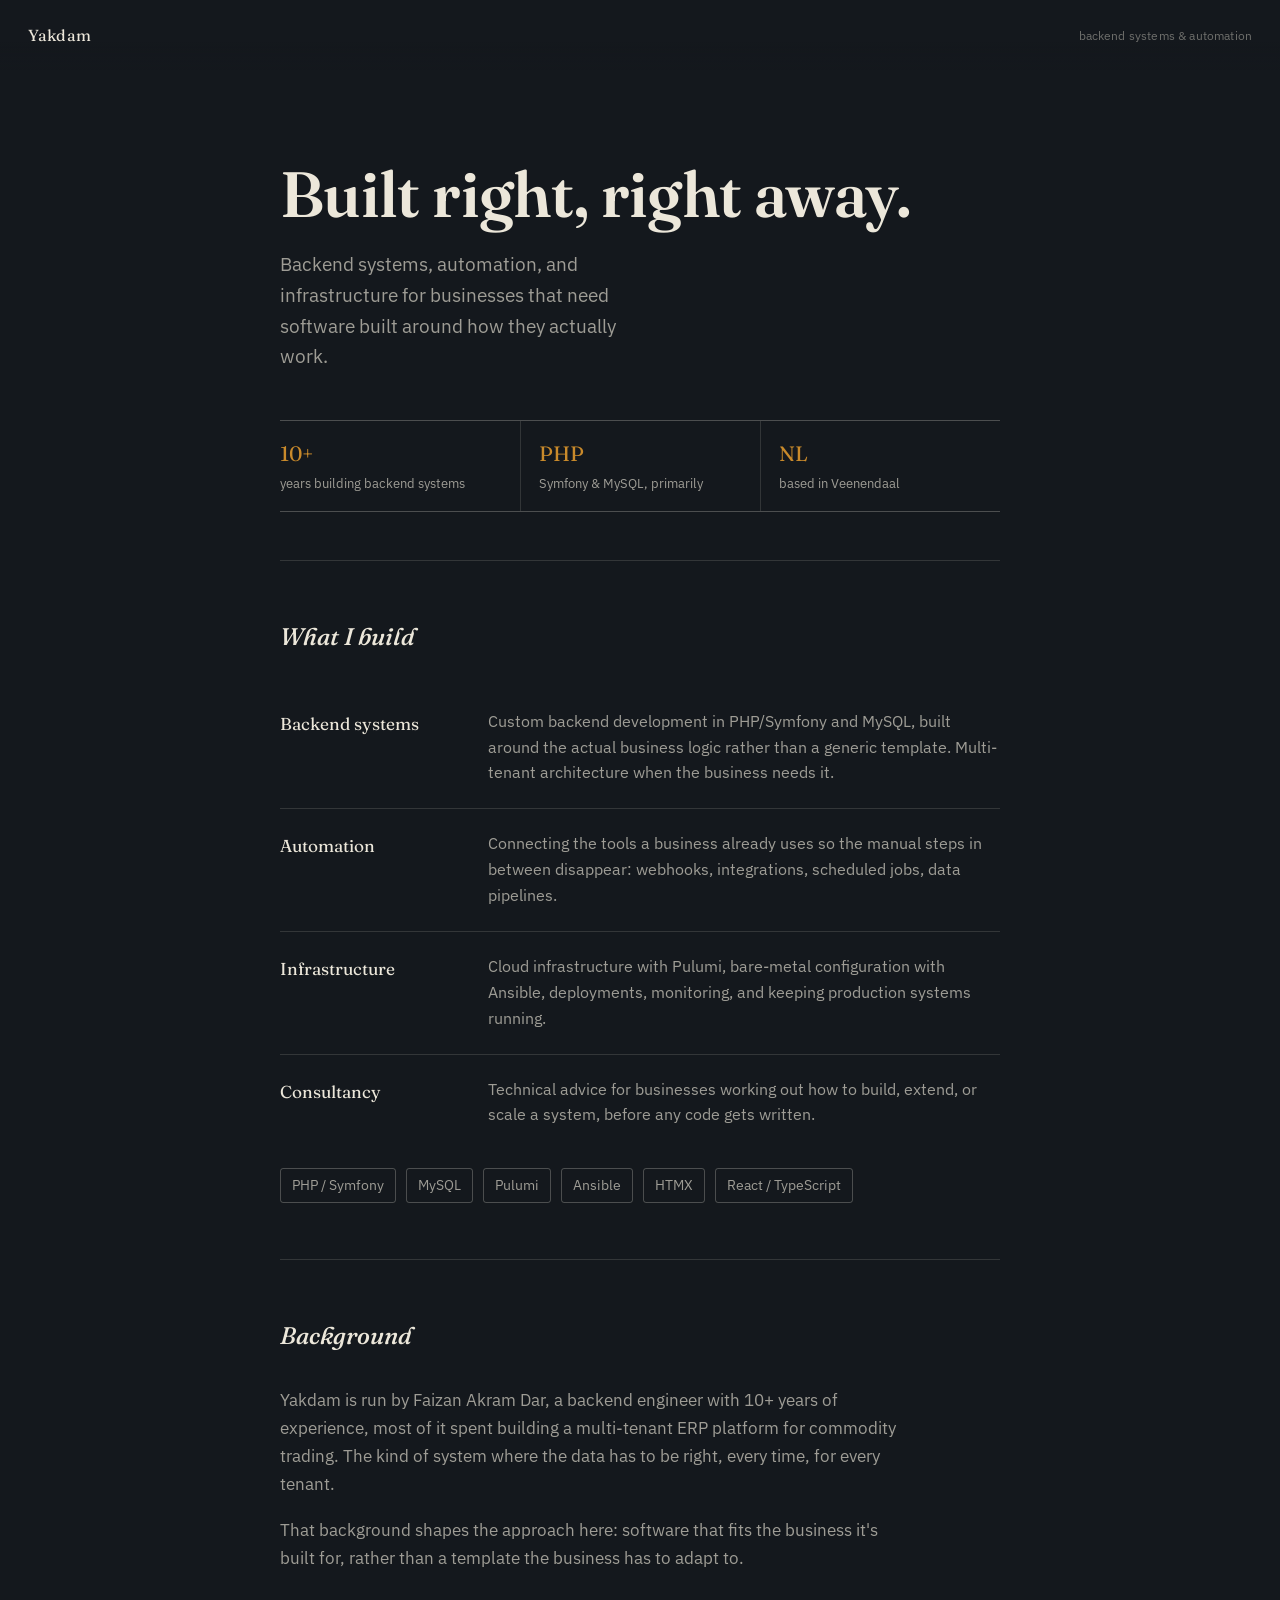
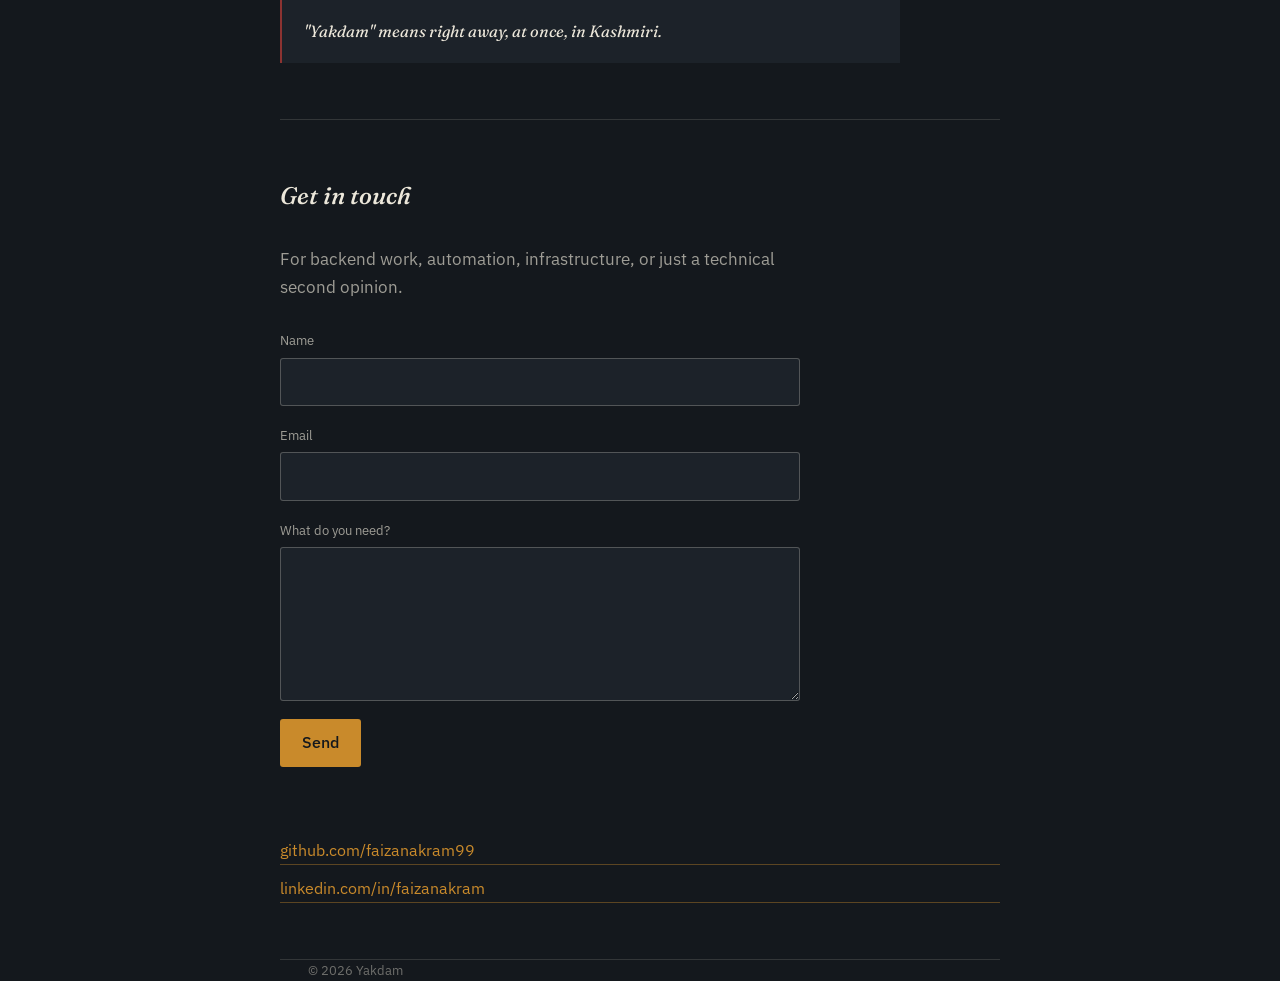
==== index.html @ 07a8db7f "feat: lets goooo" ====
<!DOCTYPE html>
<html lang="en">
<head>
<meta charset="UTF-8">
<title>Yakdam: Backend systems, automation, infrastructure</title>
<meta name="description" content="Yakdam: backend systems, automation, and infrastructure for businesses that need software built around how they actually work. Run by Faizan Akram Dar, 10+ years building backend systems.">
<meta name="viewport" content="width=device-width, initial-scale=1.0">
<link rel="icon" href="data:image/svg+xml,%3Csvg xmlns='http://www.w3.org/2000/svg' viewBox='0 0 64 64'%3E%3Crect width='64' height='64' rx='8' fill='%2314181D'/%3E%3Ctext x='32' y='43' font-family='Georgia,serif' font-size='34' fill='%23C98A2B' text-anchor='middle'%3EP%3C/text%3E%3C/svg%3E">
<link rel="preconnect" href="https://fonts.googleapis.com">
<link rel="preconnect" href="https://fonts.gstatic.com" crossorigin>
<link href="https://fonts.googleapis.com/css2?family=Fraunces:ital,opsz,wght@0,9..144,300;0,9..144,500;0,9..144,600;1,9..144,400&family=IBM+Plex+Sans:wght@400;500;600&display=swap" rel="stylesheet">
<style>
  :root{
    --ink: #14181D;
    --ink-soft: #1C2229;
    --paper: #ECE7DA;
    --paper-dim: rgba(236,231,218,0.64);
    --paper-faint: rgba(236,231,218,0.42);
    --saffron: #C98A2B;
    --brick: #8C3331;
    --line: rgba(236,231,218,0.14);
    --line-strong: rgba(236,231,218,0.26);
    --font-display: 'Fraunces', Georgia, serif;
    --font-body: 'IBM Plex Sans', -apple-system, 'Segoe UI', sans-serif;
  }

  *{box-sizing:border-box;}
  html{scroll-behavior:smooth;}
  body{
    margin:0;
    background:var(--ink);
    color:var(--paper);
    font-family:var(--font-body);
    font-size:17px;
    line-height:1.65;
    -webkit-font-smoothing:antialiased;
  }
  a{color:var(--saffron); text-decoration:none; border-bottom:1px solid rgba(201,138,43,0.4); transition:border-color .15s ease;}
  a:hover{border-color:var(--saffron);}
  a:focus-visible, button:focus-visible{outline:2px solid var(--saffron); outline-offset:3px; border-radius:2px;}

  .wrap{max-width:720px; margin:0 auto; padding:0 28px;}

  .mark{
    position:fixed; top:0; left:0; right:0; z-index:10;
    display:flex; justify-content:space-between; align-items:center;
    padding:22px 28px;
    font-family:var(--font-display);
    font-size:1rem;
    letter-spacing:0.01em;
    background:linear-gradient(var(--ink) 60%, transparent);
  }
  .mark a{border-bottom:none; color:var(--paper);}
  .mark .tag{color:var(--paper-faint); font-family:var(--font-body); font-size:0.78rem;}

  main{padding-top:96px;}

  .hero{padding:64px 0 48px;}
  .hero h1{
    font-family:var(--font-display);
    font-weight:600;
    font-size:clamp(2.5rem, 4.2vw + 1.3rem, 4rem);
    line-height:1.05;
    letter-spacing:-0.01em;
    margin:0 0 22px;
  }
  .hero p.lede{
    font-size:1.2rem;
    line-height:1.6;
    color:var(--paper-dim);
    max-width:34ch;
    margin:0;
  }

  .ledger{
    margin-top:48px;
    border-top:1px solid var(--line-strong);
    border-bottom:1px solid var(--line-strong);
    display:grid;
    grid-template-columns:repeat(3,1fr);
  }
  .ledger div{
    padding:16px 18px;
    border-left:1px solid var(--line);
  }
  .ledger div:first-child{border-left:none; padding-left:0;}
  .ledger .num{
    display:block;
    font-family:var(--font-display);
    font-size:1.3rem;
    color:var(--saffron);
    margin-bottom:2px;
  }
  .ledger .label{
    display:block;
    font-size:0.82rem;
    color:var(--paper-dim);
  }

  section.block{padding:56px 0; border-top:1px solid var(--line);}
  section.block h2{
    font-family:var(--font-display);
    font-weight:500;
    font-style:italic;
    font-size:1.5rem;
    margin:0 0 30px;
    color:var(--paper);
  }

  .row{
    display:flex;
    gap:28px;
    padding:22px 0;
    border-top:1px solid var(--line);
  }
  .row:first-of-type{border-top:none;}
  .row .name{
    flex:0 0 180px;
    font-family:var(--font-display);
    font-size:1.08rem;
    padding-top:1px;
  }
  .row .desc{
    flex:1;
    color:var(--paper-dim);
    font-size:0.98rem;
  }

  .bg-text{color:var(--paper-dim); max-width:62ch;}
  .bg-text p{margin:0 0 18px;}
  .bg-text .origin{
    margin-top:28px;
    padding:18px 22px;
    background:var(--ink-soft);
    border-left:2px solid var(--brick);
    font-family:var(--font-display);
    font-style:italic;
    font-size:1.02rem;
    color:var(--paper);
  }
  .bg-text .origin span{
    display:block;
    margin-top:8px;
    font-family:var(--font-body);
    font-style:normal;
    font-size:0.82rem;
    color:var(--paper-faint);
  }

  .stack-list{list-style:none; margin:18px 0 0; padding:0; display:flex; flex-wrap:wrap; gap:10px 10px;}
  .stack-list li{
    font-size:0.86rem;
    color:var(--paper-dim);
    border:1px solid var(--line-strong);
    border-radius:3px;
    padding:5px 11px;
  }

  .contact p{color:var(--paper-dim); max-width:50ch;}
  .contact .links{margin-top:32px; display:flex; flex-direction:column; gap:10px;}
  .contact .links a{font-size:1.02rem; border-bottom:1px solid rgba(201,138,43,0.4);}

  #contact-form{margin-top:28px; max-width:520px; display:flex; flex-direction:column; gap:18px;}
  #contact-form label{display:flex; flex-direction:column; gap:6px;}
  #contact-form label span{font-size:0.84rem; color:var(--paper-dim);}
  #contact-form input, #contact-form textarea{
    font:inherit; font-size:1rem;
    color:var(--paper);
    background:var(--ink-soft);
    border:1px solid var(--line-strong);
    border-radius:3px;
    padding:10px 12px;
    width:100%;
  }
  #contact-form input:focus, #contact-form textarea:focus{outline:none; border-color:var(--saffron);}
  #contact-form textarea{resize:vertical; min-height:120px;}
  #contact-form button{
    align-self:flex-start;
    font:inherit; font-weight:500; font-size:0.98rem;
    color:var(--ink);
    background:var(--saffron);
    border:none; border-radius:3px;
    padding:11px 22px;
    cursor:pointer;
    transition:opacity .15s ease;
  }
  #contact-form button:hover{opacity:0.9;}
  #form-status{margin:0; font-size:0.9rem; color:var(--paper-dim); min-height:1.4em;}
  #form-status.ok{color:var(--saffron);}
  #form-status.error{color:#D4766F;}

  footer{
    padding:36px 0 56px;
    border-top:1px solid var(--line);
    color:var(--paper-faint);
    font-size:0.82rem;
  }

  @media (max-width: 640px){
    .wrap{padding:0 20px;}
    .mark{padding:18px 20px;}
    main{padding-top:84px;}
    .hero{padding:40px 0 36px;}
    .ledger{grid-template-columns:1fr; }
    .ledger div{border-left:none; border-top:1px solid var(--line); padding:14px 0;}
    .ledger div:first-child{border-top:none;}
    .row{flex-direction:column; gap:6px;}
    .row .name{flex:none;}
  }

  @media (prefers-reduced-motion: reduce){
    html{scroll-behavior:auto;}
    *{transition:none !important;}
  }
</style>
</head>
<body>

<header class="mark">
  <a href="#top">Yakdam</a>
  <span class="tag">backend systems &amp; automation</span>
</header>

<main id="top">

  <section class="wrap hero">
    <h1>Built right, right away.</h1>
    <p class="lede">Backend systems, automation, and infrastructure for businesses that need software built around how they actually work.</p>

    <div class="ledger">
      <div><span class="num">10+</span><span class="label">years building backend systems</span></div>
      <div><span class="num">PHP</span><span class="label">Symfony &amp; MySQL, primarily</span></div>
      <div><span class="num">NL</span><span class="label">based in Veenendaal</span></div>
    </div>
  </section>

  <section class="wrap block">
    <h2>What I build</h2>

    <div class="row">
      <div class="name">Backend systems</div>
      <div class="desc">Custom backend development in PHP/Symfony and MySQL, built around the actual business logic rather than a generic template. Multi-tenant architecture when the business needs it.</div>
    </div>
    <div class="row">
      <div class="name">Automation</div>
      <div class="desc">Connecting the tools a business already uses so the manual steps in between disappear: webhooks, integrations, scheduled jobs, data pipelines.</div>
    </div>
    <div class="row">
      <div class="name">Infrastructure</div>
      <div class="desc">Cloud infrastructure with Pulumi, bare-metal configuration with Ansible, deployments, monitoring, and keeping production systems running.</div>
    </div>
    <div class="row">
      <div class="name">Consultancy</div>
      <div class="desc">Technical advice for businesses working out how to build, extend, or scale a system, before any code gets written.</div>
    </div>

    <ul class="stack-list">
      <li>PHP / Symfony</li>
      <li>MySQL</li>
      <li>Pulumi</li>
      <li>Ansible</li>
      <li>HTMX</li>
      <li>React / TypeScript</li>
    </ul>
  </section>

  <section class="wrap block">
    <h2>Background</h2>
    <div class="bg-text">
      <p>Yakdam is run by Faizan Akram Dar, a backend engineer with 10+ years of experience, most of it spent building a multi-tenant ERP platform for commodity trading. The kind of system where the data has to be right, every time, for every tenant.</p>
      <p>That background shapes the approach here: software that fits the business it's built for, rather than a template the business has to adapt to.</p>
      <div class="origin">
        "Yakdam" means right away, at once, in Kashmiri.
      </div>
    </div>
  </section>

  <section class="wrap block contact">
    <h2>Get in touch</h2>
    <p>For backend work, automation, infrastructure, or just a technical second opinion.</p>

    <form id="contact-form" action="https://formspree.io/f/xbgdplwr" method="POST">
      <label>
        <span>Name</span>
        <input type="text" name="name" required autocomplete="name">
      </label>
      <label>
        <span>Email</span>
        <input type="email" name="email" required autocomplete="email">
      </label>
      <label>
        <span>What do you need?</span>
        <textarea name="message" rows="5" required></textarea>
      </label>
      <input type="text" name="_gotcha" style="display:none" tabindex="-1" autocomplete="off">
      <button type="submit">Send</button>
      <p id="form-status" role="status" aria-live="polite"></p>
    </form>

    <div class="links">
      <a href="https://github.com/faizanakram99">github.com/faizanakram99</a>
      <a href="https://linkedin.com/in/faizanakram">linkedin.com/in/faizanakram</a>
    </div>
  </section>

</main>

<footer class="wrap">
  © 2026 Yakdam
</footer>

<script>
  (function () {
    var form = document.getElementById('contact-form');
    var status = document.getElementById('form-status');
    if (!form || !window.fetch) return;
    form.addEventListener('submit', function (e) {
      e.preventDefault();
      status.className = '';
      status.textContent = 'Sending...';
      fetch(form.action, {
        method: 'POST',
        body: new FormData(form),
        headers: { 'Accept': 'application/json' }
      }).then(function (r) {
        if (!r.ok) throw new Error('bad status');
        form.reset();
        status.className = 'ok';
        status.textContent = 'Sent. I will reply by email within a few working days.';
      }).catch(function () {
        status.className = 'error';
        status.textContent = 'Not sent. Check your email address and connection, then try again.';
      });
    });
  })();
</script>

</body>
</html>
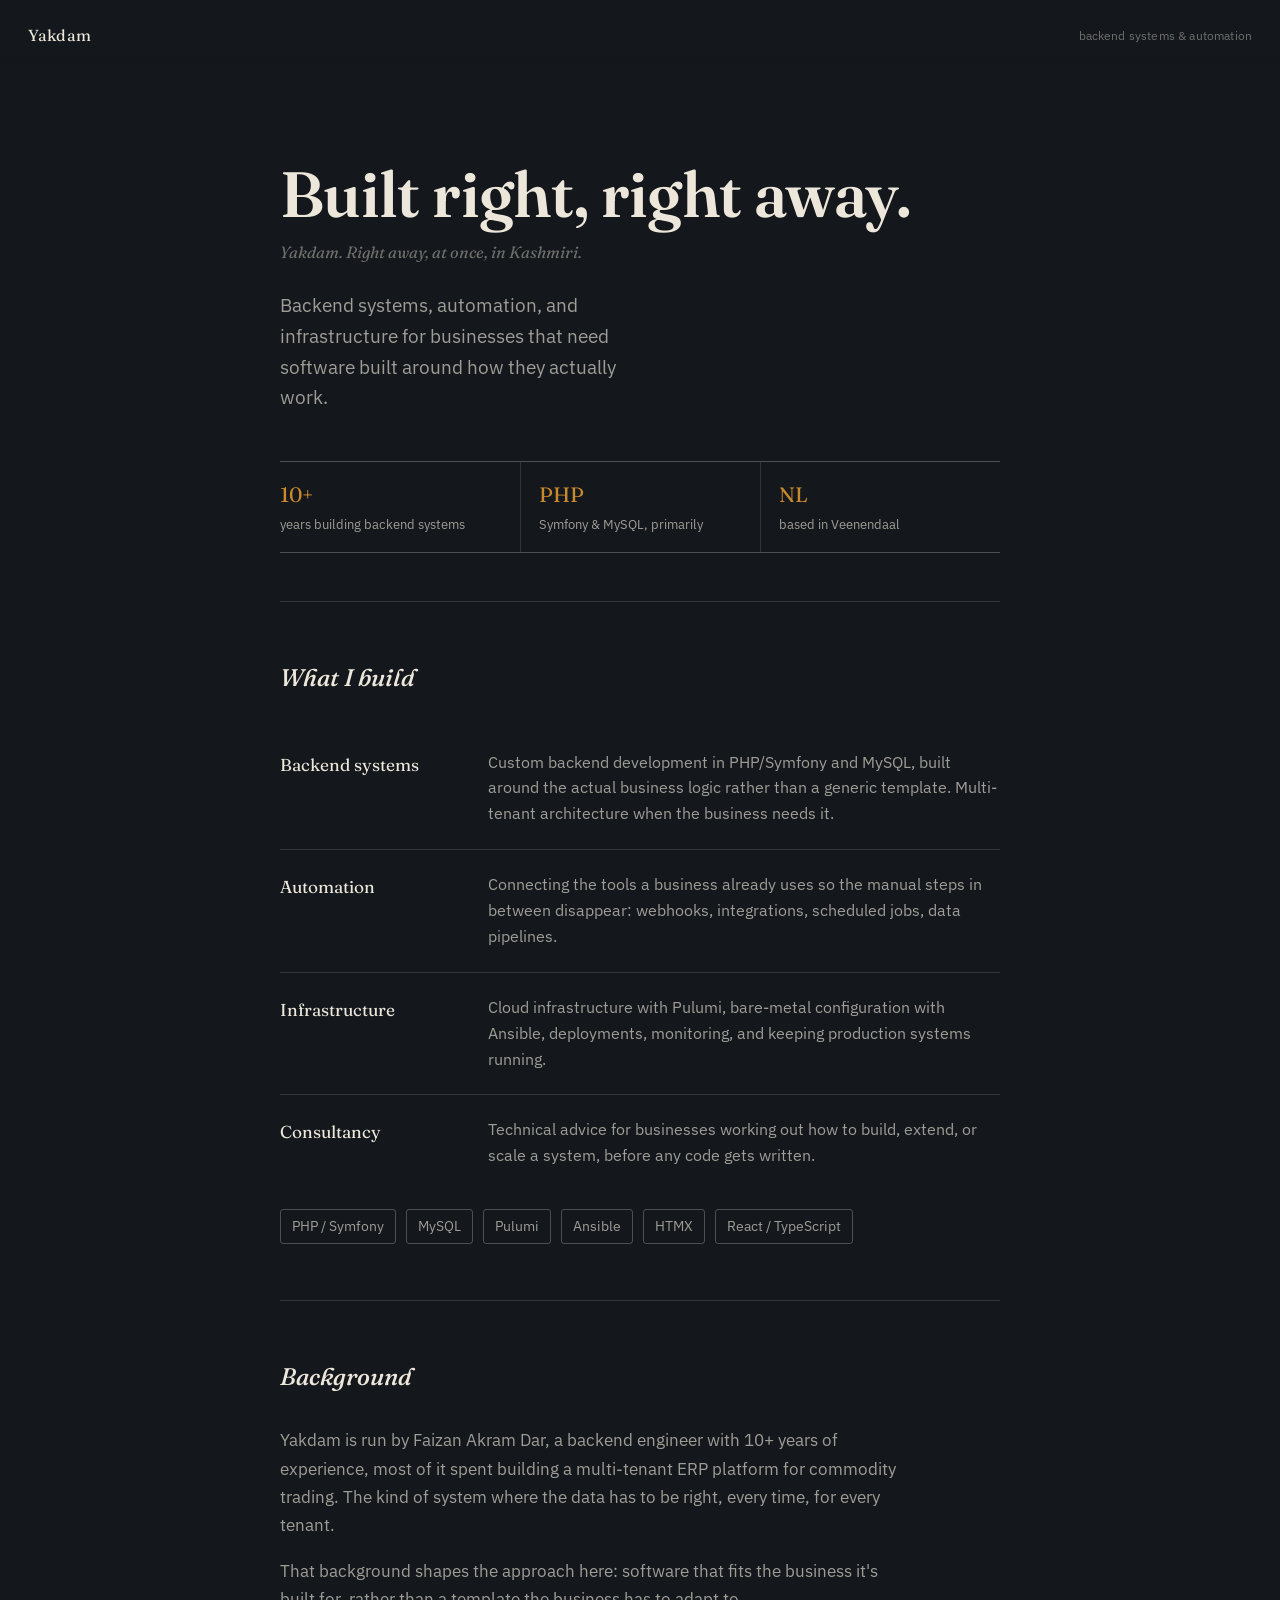
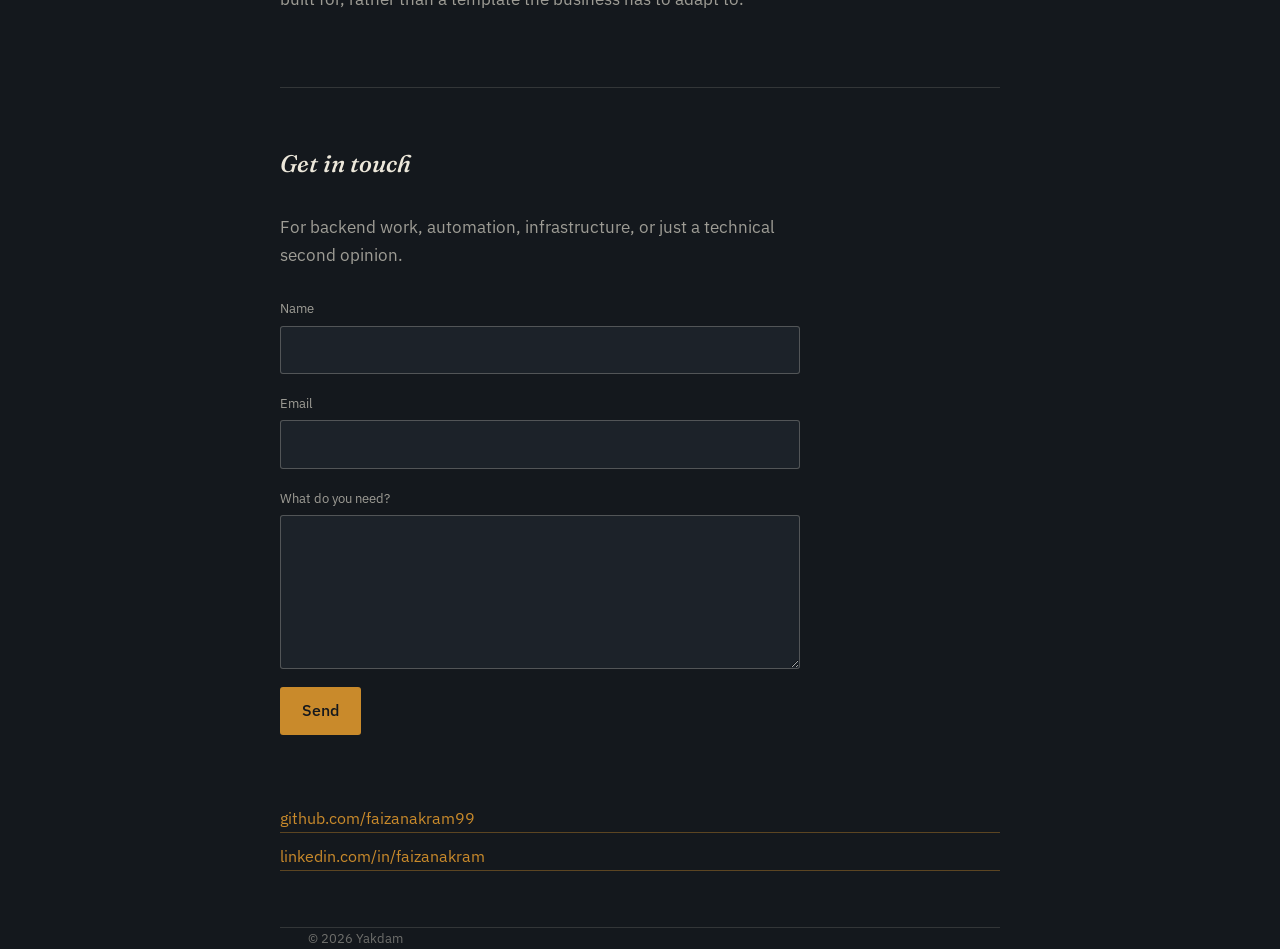
==== commit ee06ff5a: "chore: better punchline" ====
--- a/index.html
+++ b/index.html
@@ -2,7 +2,7 @@
 <html lang="en">
 <head>
 <meta charset="UTF-8">
-<title>Yakdam: Backend systems, automation, infrastructure</title>
+<title>Yakdam | Built right, right away.</title>
 <meta name="description" content="Yakdam: backend systems, automation, and infrastructure for businesses that need software built around how they actually work. Run by Faizan Akram Dar, 10+ years building backend systems.">
 <meta name="viewport" content="width=device-width, initial-scale=1.0">
 <link rel="icon" href="data:image/svg+xml,%3Csvg xmlns='http://www.w3.org/2000/svg' viewBox='0 0 64 64'%3E%3Crect width='64' height='64' rx='8' fill='%2314181D'/%3E%3Ctext x='32' y='43' font-family='Georgia,serif' font-size='34' fill='%23C98A2B' text-anchor='middle'%3EP%3C/text%3E%3C/svg%3E">
@@ -64,6 +64,13 @@
     letter-spacing:-0.01em;
     margin:0 0 22px;
   }
+  .hero p.meaning{
+    font-family:var(--font-display);
+    font-style:italic;
+    font-size:1.02rem;
+    color:var(--paper-faint);
+    margin:-10px 0 24px;
+  }
   .hero p.lede{
     font-size:1.2rem;
     line-height:1.6;
@@ -128,24 +135,6 @@
 
   .bg-text{color:var(--paper-dim); max-width:62ch;}
   .bg-text p{margin:0 0 18px;}
-  .bg-text .origin{
-    margin-top:28px;
-    padding:18px 22px;
-    background:var(--ink-soft);
-    border-left:2px solid var(--brick);
-    font-family:var(--font-display);
-    font-style:italic;
-    font-size:1.02rem;
-    color:var(--paper);
-  }
-  .bg-text .origin span{
-    display:block;
-    margin-top:8px;
-    font-family:var(--font-body);
-    font-style:normal;
-    font-size:0.82rem;
-    color:var(--paper-faint);
-  }
 
   .stack-list{list-style:none; margin:18px 0 0; padding:0; display:flex; flex-wrap:wrap; gap:10px 10px;}
   .stack-list li{
@@ -225,6 +214,7 @@
 
   <section class="wrap hero">
     <h1>Built right, right away.</h1>
+    <p class="meaning">Yakdam. Right away, at once, in Kashmiri.</p>
     <p class="lede">Backend systems, automation, and infrastructure for businesses that need software built around how they actually work.</p>
 
     <div class="ledger">
@@ -269,9 +259,6 @@
     <div class="bg-text">
       <p>Yakdam is run by Faizan Akram Dar, a backend engineer with 10+ years of experience, most of it spent building a multi-tenant ERP platform for commodity trading. The kind of system where the data has to be right, every time, for every tenant.</p>
       <p>That background shapes the approach here: software that fits the business it's built for, rather than a template the business has to adapt to.</p>
-      <div class="origin">
-        "Yakdam" means right away, at once, in Kashmiri.
-      </div>
     </div>
   </section>
 
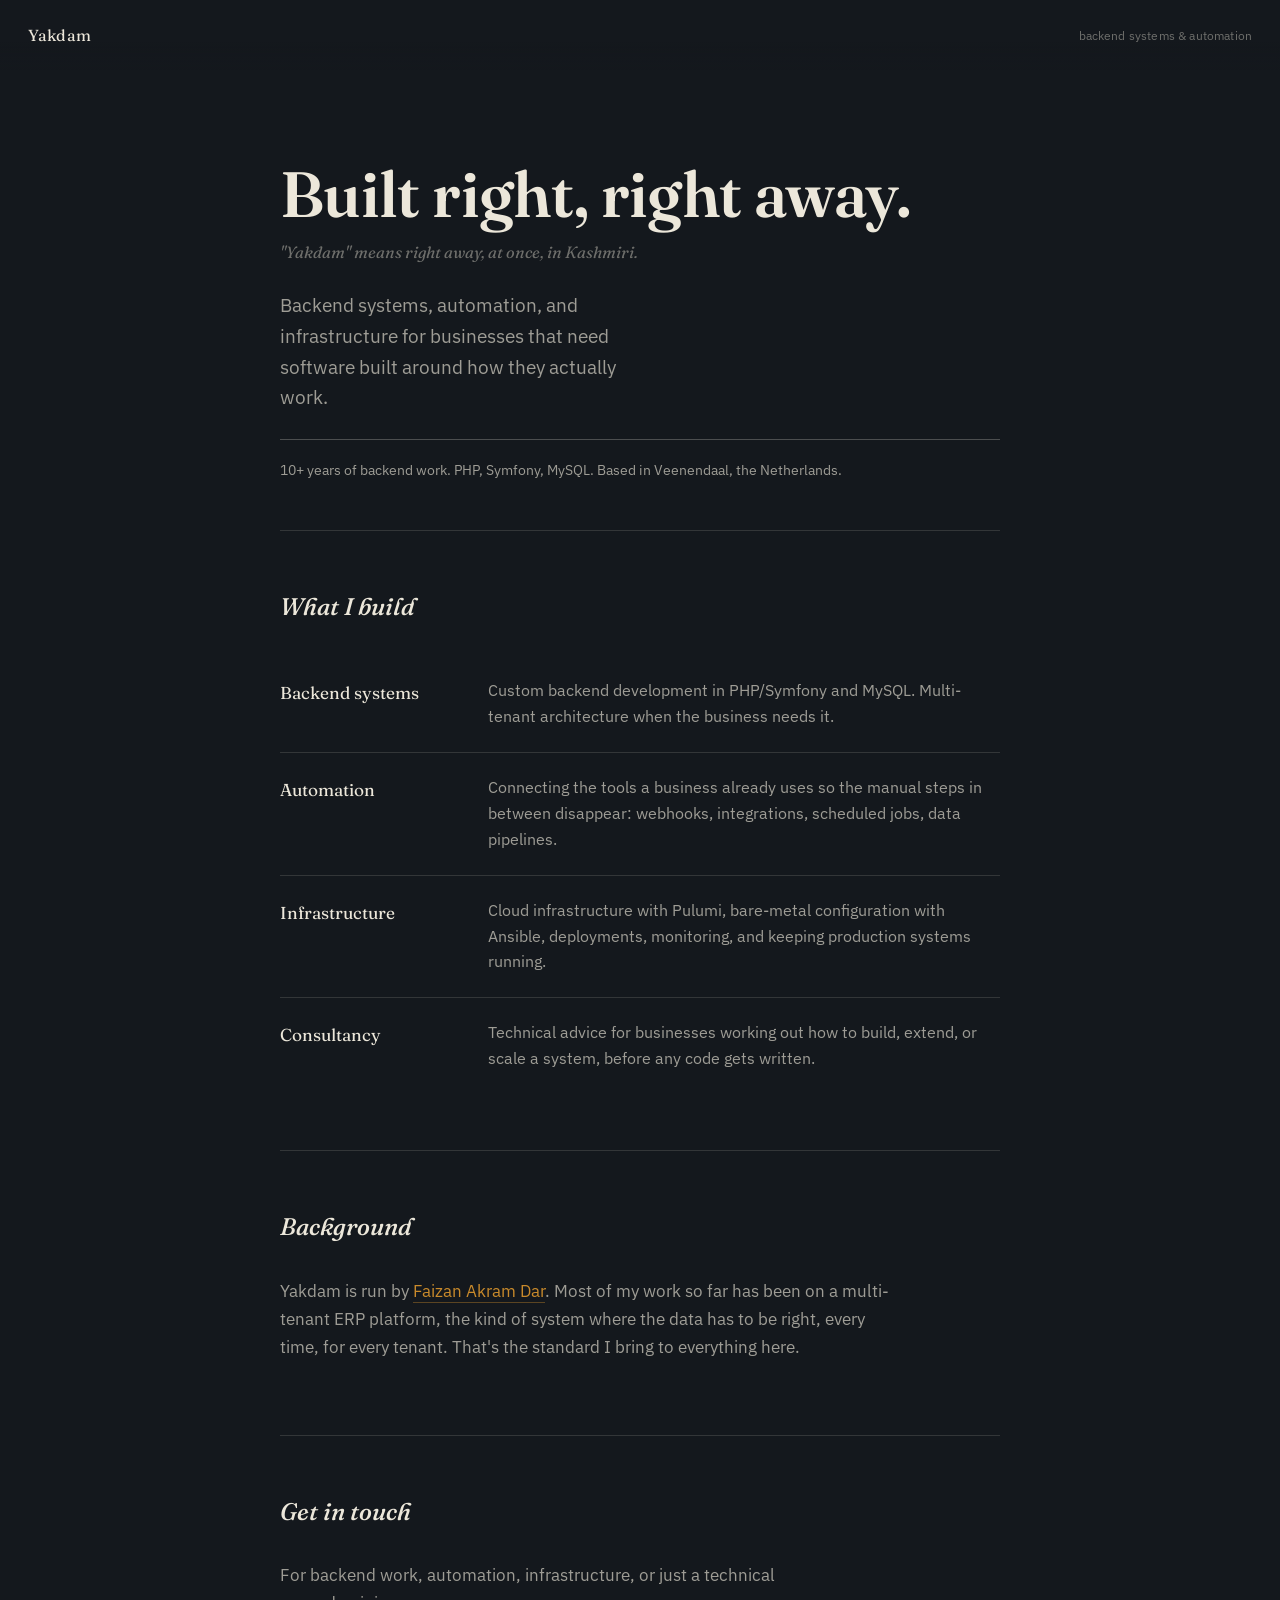
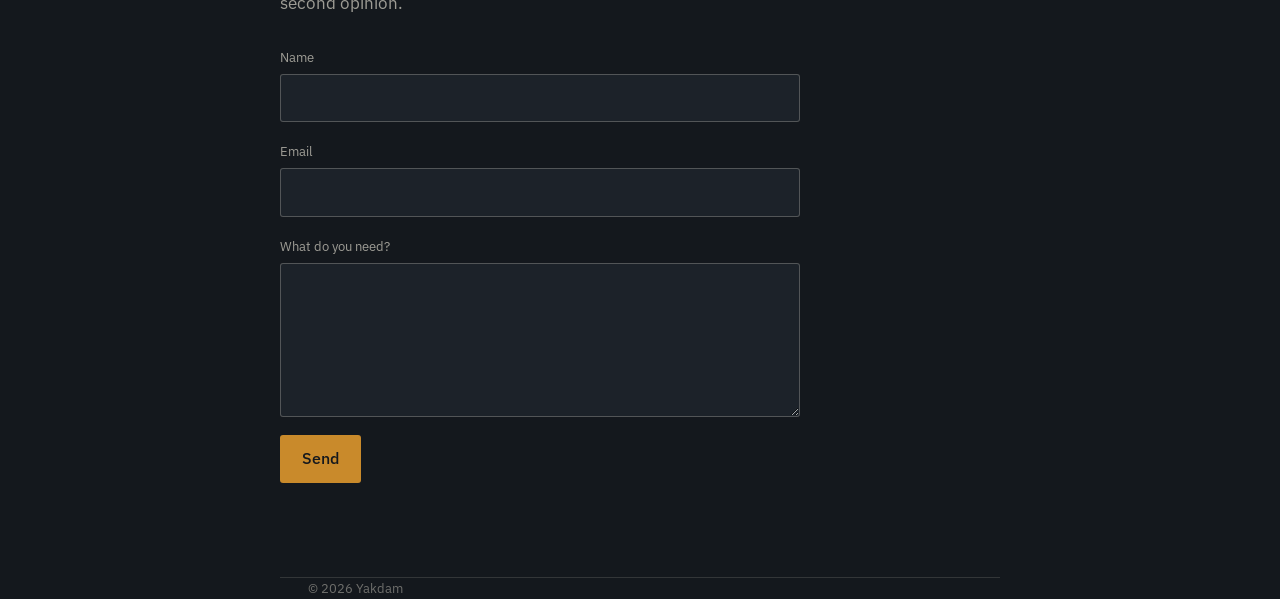
==== commit 5f670139: "chore: succinct" ====
--- a/index.html
+++ b/index.html
@@ -71,6 +71,13 @@
     color:var(--paper-faint);
     margin:-10px 0 24px;
   }
+  .hero p.facts{
+    margin:26px 0 0;
+    padding-top:18px;
+    border-top:1px solid var(--line-strong);
+    font-size:0.9rem;
+    color:var(--paper-dim);
+  }
   .hero p.lede{
     font-size:1.2rem;
     line-height:1.6;
@@ -79,30 +86,6 @@
     margin:0;
   }
 
-  .ledger{
-    margin-top:48px;
-    border-top:1px solid var(--line-strong);
-    border-bottom:1px solid var(--line-strong);
-    display:grid;
-    grid-template-columns:repeat(3,1fr);
-  }
-  .ledger div{
-    padding:16px 18px;
-    border-left:1px solid var(--line);
-  }
-  .ledger div:first-child{border-left:none; padding-left:0;}
-  .ledger .num{
-    display:block;
-    font-family:var(--font-display);
-    font-size:1.3rem;
-    color:var(--saffron);
-    margin-bottom:2px;
-  }
-  .ledger .label{
-    display:block;
-    font-size:0.82rem;
-    color:var(--paper-dim);
-  }
 
   section.block{padding:56px 0; border-top:1px solid var(--line);}
   section.block h2{
@@ -136,18 +119,8 @@
   .bg-text{color:var(--paper-dim); max-width:62ch;}
   .bg-text p{margin:0 0 18px;}
 
-  .stack-list{list-style:none; margin:18px 0 0; padding:0; display:flex; flex-wrap:wrap; gap:10px 10px;}
-  .stack-list li{
-    font-size:0.86rem;
-    color:var(--paper-dim);
-    border:1px solid var(--line-strong);
-    border-radius:3px;
-    padding:5px 11px;
-  }
 
   .contact p{color:var(--paper-dim); max-width:50ch;}
-  .contact .links{margin-top:32px; display:flex; flex-direction:column; gap:10px;}
-  .contact .links a{font-size:1.02rem; border-bottom:1px solid rgba(201,138,43,0.4);}
 
   #contact-form{margin-top:28px; max-width:520px; display:flex; flex-direction:column; gap:18px;}
   #contact-form label{display:flex; flex-direction:column; gap:6px;}
@@ -190,9 +163,6 @@
     .mark{padding:18px 20px;}
     main{padding-top:84px;}
     .hero{padding:40px 0 36px;}
-    .ledger{grid-template-columns:1fr; }
-    .ledger div{border-left:none; border-top:1px solid var(--line); padding:14px 0;}
-    .ledger div:first-child{border-top:none;}
     .row{flex-direction:column; gap:6px;}
     .row .name{flex:none;}
   }
@@ -214,14 +184,10 @@
 
   <section class="wrap hero">
     <h1>Built right, right away.</h1>
-    <p class="meaning">Yakdam. Right away, at once, in Kashmiri.</p>
+    <p class="meaning">"Yakdam" means right away, at once, in Kashmiri.</p>
     <p class="lede">Backend systems, automation, and infrastructure for businesses that need software built around how they actually work.</p>
 
-    <div class="ledger">
-      <div><span class="num">10+</span><span class="label">years building backend systems</span></div>
-      <div><span class="num">PHP</span><span class="label">Symfony &amp; MySQL, primarily</span></div>
-      <div><span class="num">NL</span><span class="label">based in Veenendaal</span></div>
-    </div>
+    <p class="facts">10+ years of backend work. PHP, Symfony, MySQL. Based in Veenendaal, the Netherlands.</p>
   </section>
 
   <section class="wrap block">
@@ -229,7 +195,7 @@
 
     <div class="row">
       <div class="name">Backend systems</div>
-      <div class="desc">Custom backend development in PHP/Symfony and MySQL, built around the actual business logic rather than a generic template. Multi-tenant architecture when the business needs it.</div>
+      <div class="desc">Custom backend development in PHP/Symfony and MySQL. Multi-tenant architecture when the business needs it.</div>
     </div>
     <div class="row">
       <div class="name">Automation</div>
@@ -243,22 +209,12 @@
       <div class="name">Consultancy</div>
       <div class="desc">Technical advice for businesses working out how to build, extend, or scale a system, before any code gets written.</div>
     </div>
-
-    <ul class="stack-list">
-      <li>PHP / Symfony</li>
-      <li>MySQL</li>
-      <li>Pulumi</li>
-      <li>Ansible</li>
-      <li>HTMX</li>
-      <li>React / TypeScript</li>
-    </ul>
   </section>
 
   <section class="wrap block">
     <h2>Background</h2>
     <div class="bg-text">
-      <p>Yakdam is run by Faizan Akram Dar, a backend engineer with 10+ years of experience, most of it spent building a multi-tenant ERP platform for commodity trading. The kind of system where the data has to be right, every time, for every tenant.</p>
-      <p>That background shapes the approach here: software that fits the business it's built for, rather than a template the business has to adapt to.</p>
+      <p>Yakdam is run by <a href="https://faizanakr.am">Faizan Akram Dar</a>. Most of my work so far has been on a multi-tenant ERP platform, the kind of system where the data has to be right, every time, for every tenant. That's the standard I bring to everything here.</p>
     </div>
   </section>
 
@@ -283,11 +239,6 @@
       <button type="submit">Send</button>
       <p id="form-status" role="status" aria-live="polite"></p>
     </form>
-
-    <div class="links">
-      <a href="https://github.com/faizanakram99">github.com/faizanakram99</a>
-      <a href="https://linkedin.com/in/faizanakram">linkedin.com/in/faizanakram</a>
-    </div>
   </section>
 
 </main>
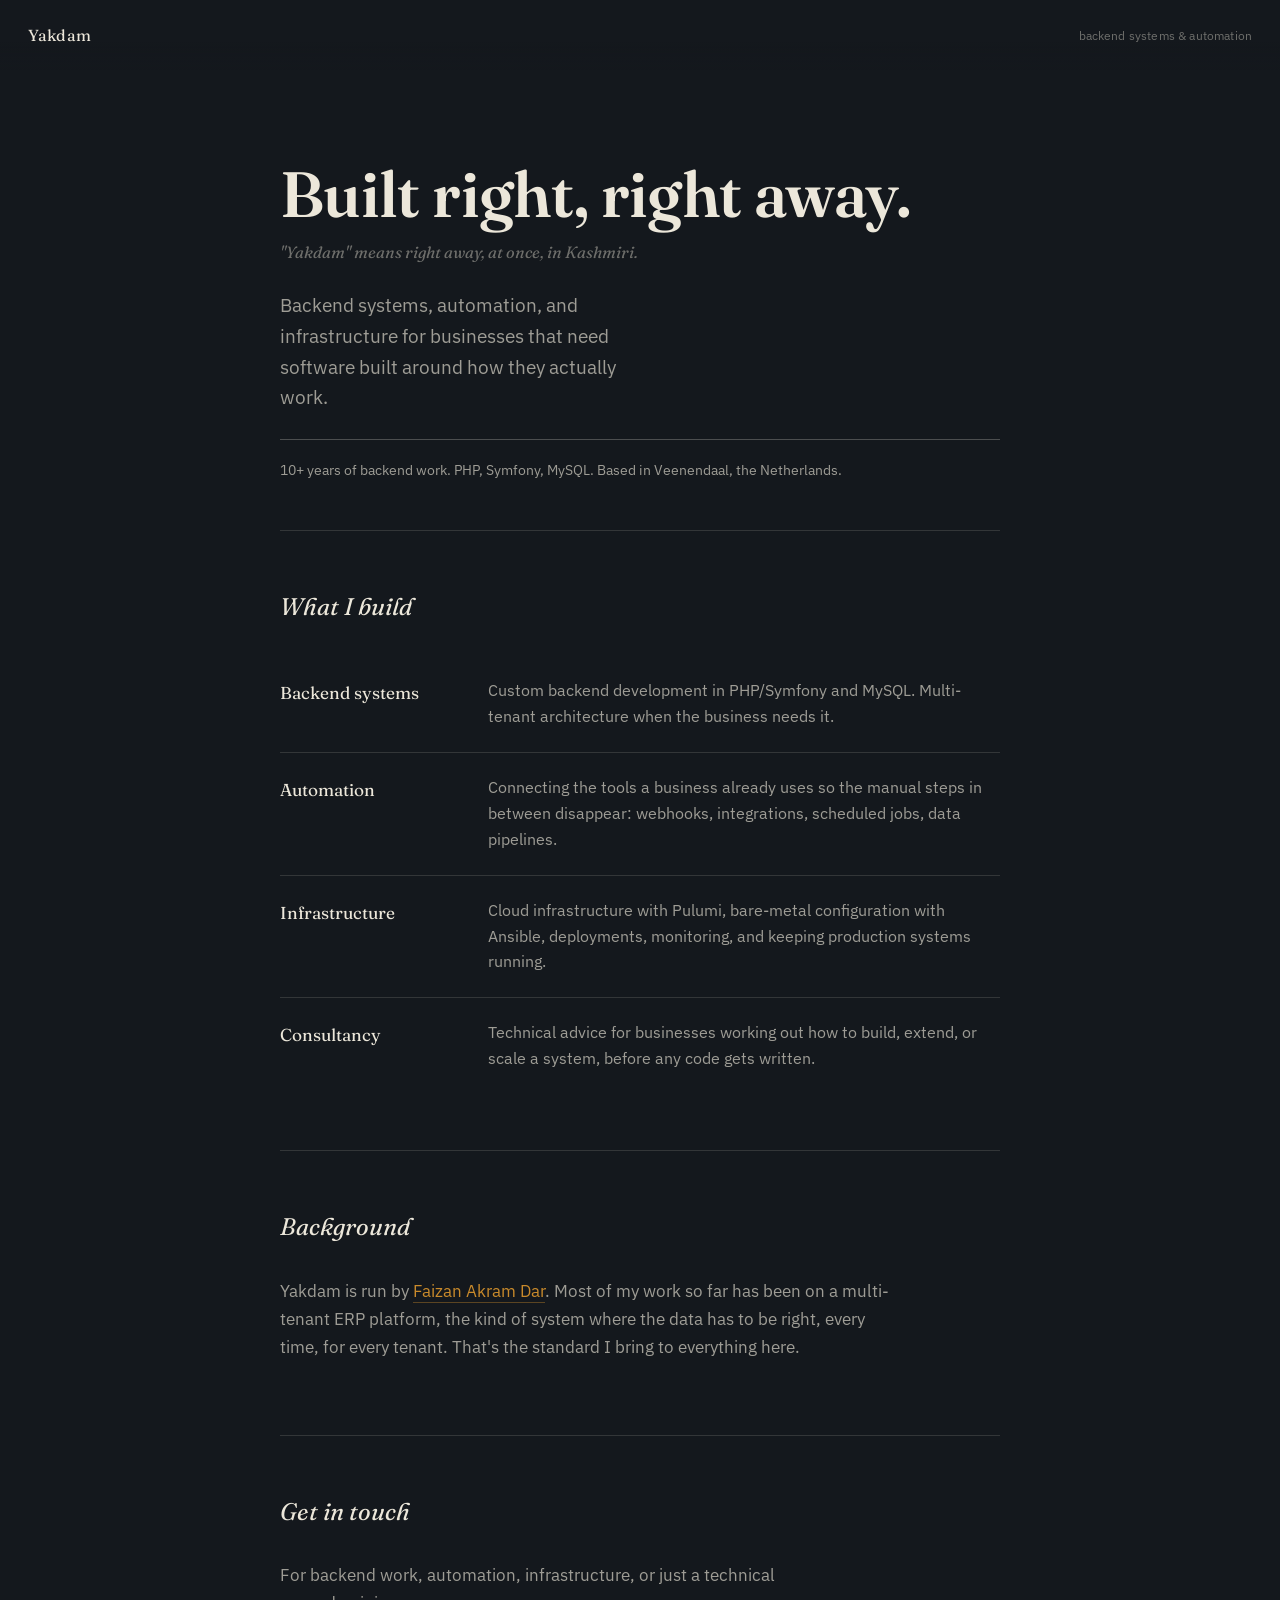
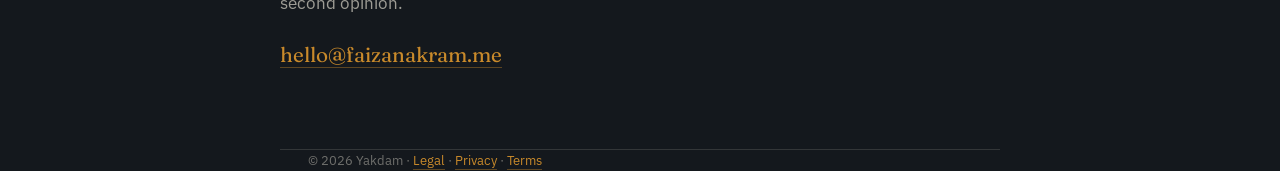
==== commit a3d03684: "feat: legal, privacy and terms pages; self-host fonts; drop Formspree - Replace the Formspree contac" ====
--- a/index.html
+++ b/index.html
@@ -6,9 +6,8 @@
 <meta name="description" content="Yakdam: backend systems, automation, and infrastructure for businesses that need software built around how they actually work. Run by Faizan Akram Dar, 10+ years building backend systems.">
 <meta name="viewport" content="width=device-width, initial-scale=1.0">
 <link rel="icon" href="data:image/svg+xml,%3Csvg xmlns='http://www.w3.org/2000/svg' viewBox='0 0 64 64'%3E%3Crect width='64' height='64' rx='8' fill='%2314181D'/%3E%3Ctext x='32' y='43' font-family='Georgia,serif' font-size='34' fill='%23C98A2B' text-anchor='middle'%3EP%3C/text%3E%3C/svg%3E">
-<link rel="preconnect" href="https://fonts.googleapis.com">
-<link rel="preconnect" href="https://fonts.gstatic.com" crossorigin>
-<link href="https://fonts.googleapis.com/css2?family=Fraunces:ital,opsz,wght@0,9..144,300;0,9..144,500;0,9..144,600;1,9..144,400&family=IBM+Plex+Sans:wght@400;500;600&display=swap" rel="stylesheet">
+<link rel="stylesheet" href="assets/fonts.css">
+<script src="assets/site.js" defer></script>
 <style>
   :root{
     --ink: #14181D;
@@ -122,34 +121,7 @@
 
   .contact p{color:var(--paper-dim); max-width:50ch;}
 
-  #contact-form{margin-top:28px; max-width:520px; display:flex; flex-direction:column; gap:18px;}
-  #contact-form label{display:flex; flex-direction:column; gap:6px;}
-  #contact-form label span{font-size:0.84rem; color:var(--paper-dim);}
-  #contact-form input, #contact-form textarea{
-    font:inherit; font-size:1rem;
-    color:var(--paper);
-    background:var(--ink-soft);
-    border:1px solid var(--line-strong);
-    border-radius:3px;
-    padding:10px 12px;
-    width:100%;
-  }
-  #contact-form input:focus, #contact-form textarea:focus{outline:none; border-color:var(--saffron);}
-  #contact-form textarea{resize:vertical; min-height:120px;}
-  #contact-form button{
-    align-self:flex-start;
-    font:inherit; font-weight:500; font-size:0.98rem;
-    color:var(--ink);
-    background:var(--saffron);
-    border:none; border-radius:3px;
-    padding:11px 22px;
-    cursor:pointer;
-    transition:opacity .15s ease;
-  }
-  #contact-form button:hover{opacity:0.9;}
-  #form-status{margin:0; font-size:0.9rem; color:var(--paper-dim); min-height:1.4em;}
-  #form-status.ok{color:var(--saffron);}
-  #form-status.error{color:#D4766F;}
+  .contact .email{font-family:var(--font-display); font-size:1.3rem; margin-top:20px;}
 
   footer{
     padding:36px 0 56px;
@@ -222,56 +194,12 @@
     <h2>Get in touch</h2>
     <p>For backend work, automation, infrastructure, or just a technical second opinion.</p>
 
-    <form id="contact-form" action="https://formspree.io/f/xbgdplwr" method="POST">
-      <label>
-        <span>Name</span>
-        <input type="text" name="name" required autocomplete="name">
-      </label>
-      <label>
-        <span>Email</span>
-        <input type="email" name="email" required autocomplete="email">
-      </label>
-      <label>
-        <span>What do you need?</span>
-        <textarea name="message" rows="5" required></textarea>
-      </label>
-      <input type="text" name="_gotcha" style="display:none" tabindex="-1" autocomplete="off">
-      <button type="submit">Send</button>
-      <p id="form-status" role="status" aria-live="polite"></p>
-    </form>
+    <p class="email"><span class="js-email">hello [at] faizanakram [dot] me</span></p>
   </section>
 
 </main>
 
-<footer class="wrap">
-  © 2026 Yakdam
-</footer>
-
-<script>
-  (function () {
-    var form = document.getElementById('contact-form');
-    var status = document.getElementById('form-status');
-    if (!form || !window.fetch) return;
-    form.addEventListener('submit', function (e) {
-      e.preventDefault();
-      status.className = '';
-      status.textContent = 'Sending...';
-      fetch(form.action, {
-        method: 'POST',
-        body: new FormData(form),
-        headers: { 'Accept': 'application/json' }
-      }).then(function (r) {
-        if (!r.ok) throw new Error('bad status');
-        form.reset();
-        status.className = 'ok';
-        status.textContent = 'Sent. I will reply by email within a few working days.';
-      }).catch(function () {
-        status.className = 'error';
-        status.textContent = 'Not sent. Check your email address and connection, then try again.';
-      });
-    });
-  })();
-</script>
+<footer class="wrap">© 2026 Yakdam · <a href="legal.html">Legal</a> · <a href="privacy.html">Privacy</a> · <a href="terms.html">Terms</a></footer>
 
 </body>
 </html>
--- a/assets/fonts.css
+++ b/assets/fonts.css
@@ -0,0 +1,4 @@
+/* Self-hosted Google Fonts (SIL Open Font License), latin subset. */
+@font-face{font-family:'Fraunces'; font-style:normal; font-weight:300 600; font-display:swap; src:url(fonts/fraunces.woff2) format('woff2');}
+@font-face{font-family:'Fraunces'; font-style:italic; font-weight:400; font-display:swap; src:url(fonts/fraunces-italic.woff2) format('woff2');}
+@font-face{font-family:'IBM Plex Sans'; font-style:normal; font-weight:400 600; font-display:swap; src:url(fonts/ibm-plex-sans.woff2) format('woff2');}
